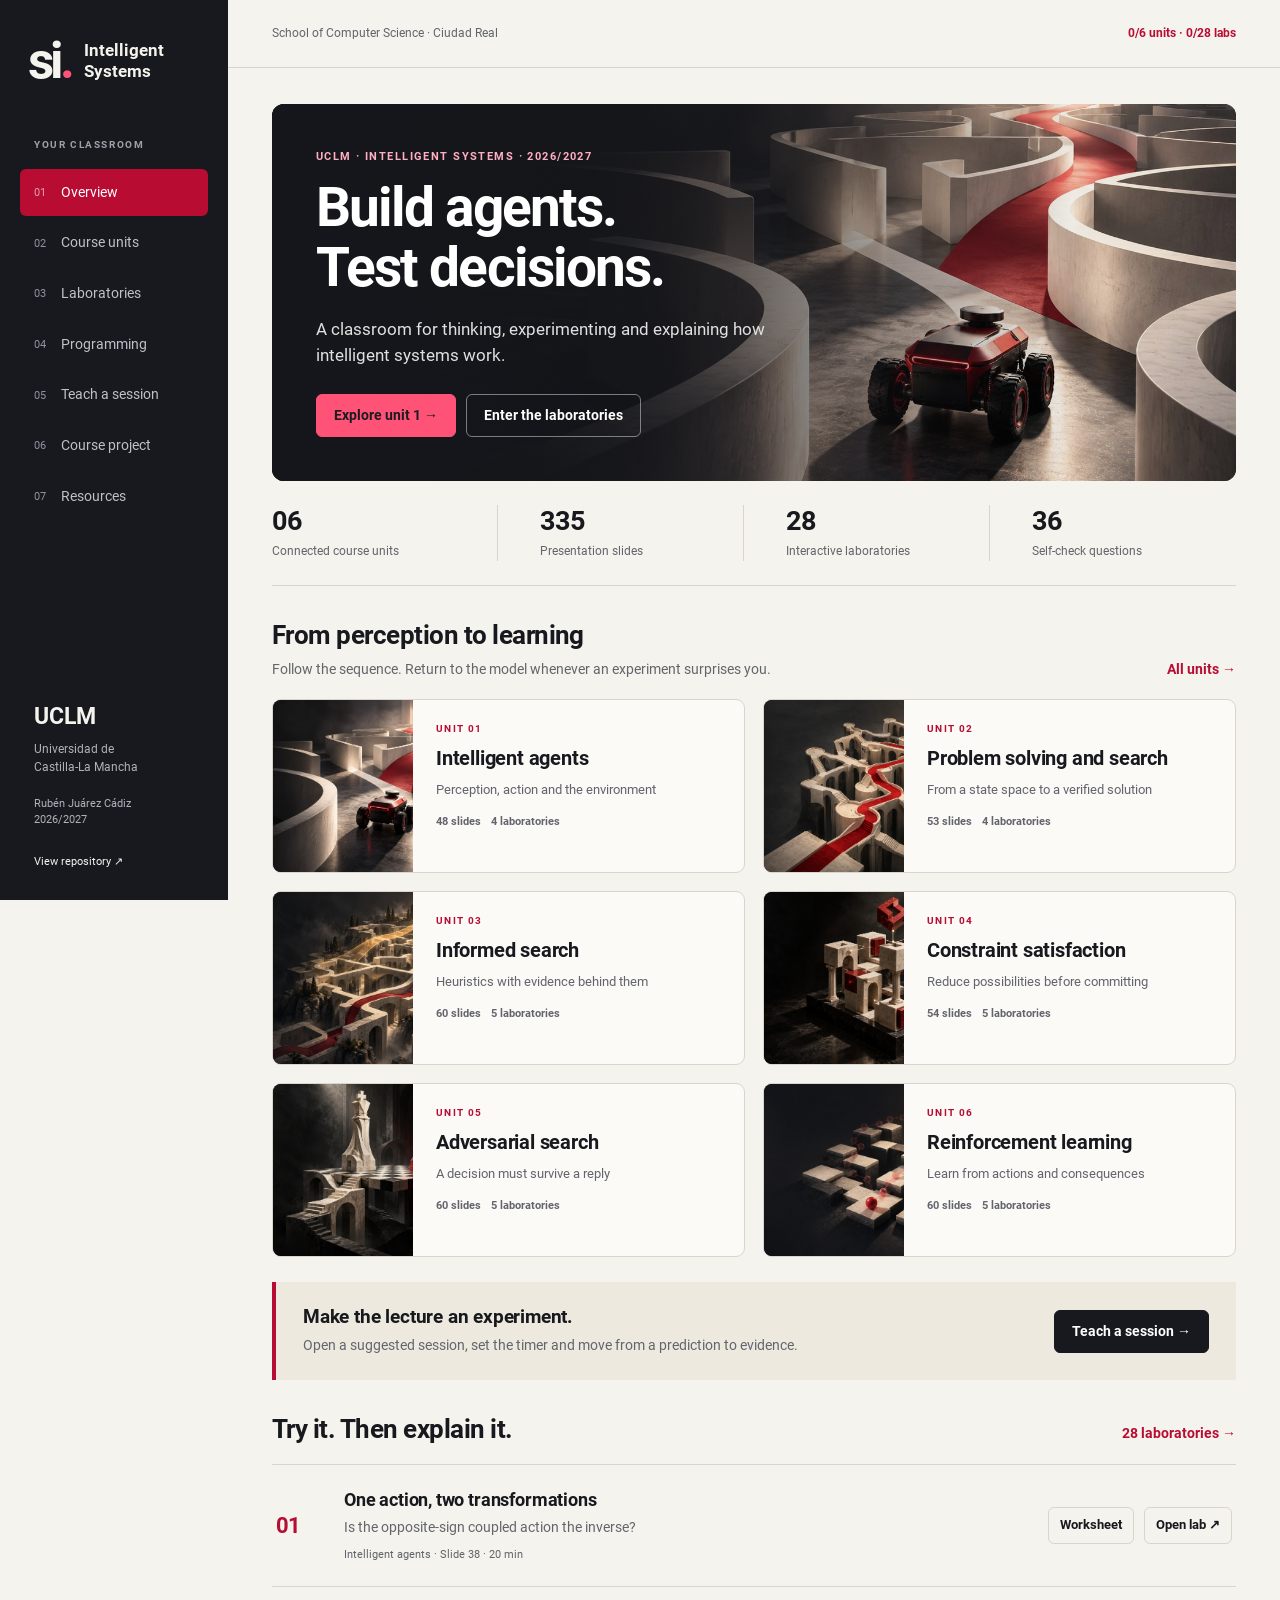
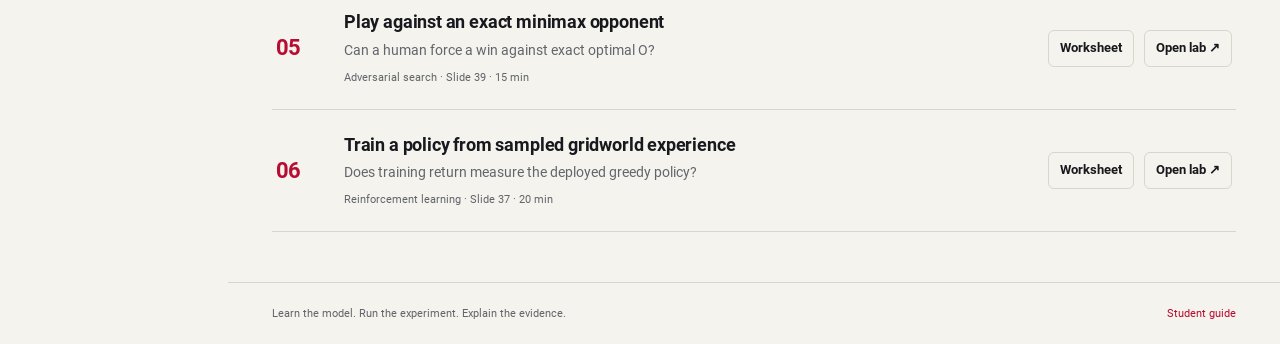
==== index.html @ 902626d9 "Build the UCLM Intelligent Systems teaching campus Integrate six English units, 335 slides, 28 inter" ====
<!doctype html>
<html lang="en">
<head>
 <meta charset="utf-8"><meta name="viewport" content="width=device-width, initial-scale=1">
 <meta name="theme-color" content="#18191e"><meta name="description" content="UCLM Intelligent Systems: six units, 28 interactive laboratories, programming exercises and classroom tools.">
 <title>Intelligent Systems · UCLM</title>
 <link rel="icon" href="assets/favicon.svg" type="image/svg+xml"><link rel="stylesheet" href="assets/campus.css">
 <script src="assets/course-data.js" defer></script><script src="assets/progress.js" defer></script><script src="assets/app.js" defer></script>
</head>
<body>
 <a class="skip-link" href="#main">Skip to content</a>
 <aside class="sidebar">
  <a class="brand" href="#home" aria-label="Intelligent Systems home"><span class="brand-mark">si<span>.</span></span><span>Intelligent<br>Systems</span></a>
  <button id="menu-toggle" class="menu-toggle" aria-expanded="false" aria-controls="primary-nav">Menu</button>
  <nav id="primary-nav" aria-label="Course navigation">
   <span class="nav-label">YOUR CLASSROOM</span>
   <a href="#home" data-nav="home"><span aria-hidden="true">01</span> Overview</a>
   <a href="#units" data-nav="units"><span aria-hidden="true">02</span> Course units</a>
   <a href="#labs" data-nav="labs"><span aria-hidden="true">03</span> Laboratories</a>
   <a href="#practice" data-nav="practice"><span aria-hidden="true">04</span> Programming</a>
   <a href="#classroom" data-nav="classroom"><span aria-hidden="true">05</span> Teach a session</a>
   <a href="#project" data-nav="project"><span aria-hidden="true">06</span> Course project</a>
   <a href="#resources" data-nav="resources"><span aria-hidden="true">07</span> Resources</a>
  </nav>
  <div class="sidebar-foot"><b>UCLM</b><span>Universidad de<br>Castilla-La Mancha</span><small>Rubén Juárez Cádiz<br>2026/2027</small><a href="https://github.com/rubences/Sistemas-Inteligentes" target="_blank" rel="noopener">View repository ↗</a></div>
 </aside>
 <div class="workspace">
  <header class="topbar"><span>School of Computer Science · Ciudad Real</span><a href="#resources" id="progress-summary">Your progress</a></header>
  <div id="storage-notice" class="notice" hidden></div>
  <main id="main" tabindex="-1"></main>
  <footer class="site-foot"><span>Learn the model. Run the experiment. Explain the evidence.</span><a href="docs/STUDENT_GUIDE.md">Student guide</a></footer>
 </div>
 <div id="toast" class="toast" role="status" aria-live="polite" hidden></div>
 <input id="import-file" type="file" accept="application/json,.json" hidden>
 <noscript><div class="noscript"><h1>Intelligent Systems</h1><p>Enable JavaScript to use the course campus. The PDFs and standalone presentations are also available in the <a href="materials/">materials folder</a>.</p></div></noscript>
</body>
</html>
---- assets/campus.css ----
@font-face{font-family:Campus;src:url('roboto-400.woff2') format('woff2');font-weight:400;font-display:swap}@font-face{font-family:Campus;src:url('roboto-700.woff2') format('woff2');font-weight:700;font-display:swap}
:root{--ink:#18191e;--paper:#f5f3ed;--muted:#62656c;--red:#b80c33;--pink:#ff5277;--line:#d8d5cd;--white:#fff;--sidebar:228px;color-scheme:light}*{box-sizing:border-box}html{scroll-behavior:smooth}body{margin:0;background:var(--paper);color:var(--ink);font:16px/1.55 Campus,Arial,sans-serif}a{color:inherit;text-decoration:none}button,input,select,textarea{font:inherit}button,.button{display:inline-flex;align-items:center;justify-content:center;gap:8px;min-height:43px;padding:10px 17px;border:1px solid var(--line);border-radius:6px;background:transparent;color:inherit;font-weight:700;font-size:14px;line-height:1.3;cursor:pointer;text-align:center}button:hover,.button:hover{border-color:var(--red);background:#b80c3308}button:disabled{opacity:.4;cursor:default}.button.primary,button.primary{background:var(--red);border-color:var(--red);color:white}.button.primary:hover,button.primary:hover{background:#930b2b}.button.dark{background:var(--ink);border-color:var(--ink);color:white}.button.small{padding:8px 11px;min-height:37px;font-size:13px}a:focus-visible,button:focus-visible,input:focus-visible,select:focus-visible,textarea:focus-visible,summary:focus-visible{outline:3px solid #009eae;outline-offset:4px}[hidden]{display:none!important}.skip-link{position:fixed;top:-80px;left:16px;z-index:100;background:white;padding:12px}.skip-link:focus{top:10px}.sidebar{position:fixed;inset:0 auto 0 0;width:var(--sidebar);background:var(--ink);color:var(--paper);padding:30px 20px;display:flex;flex-direction:column;z-index:30;overflow-y:auto}.brand{display:flex;align-items:center;gap:13px;font-size:17px;font-weight:700;line-height:1.2;padding:0 8px}.brand-mark{font-size:51px;letter-spacing:-4px}.brand-mark>span{color:var(--pink)}.nav-label{font-size:10px;font-weight:700;letter-spacing:.16em;color:#9da0ab;display:block;margin:46px 14px 16px}nav>a{display:flex;gap:15px;align-items:center;padding:13px 14px;margin:3px 0;font-size:14px;color:#bfc1ca;border-radius:6px}nav>a>span{font-size:11px;color:#8e919e;font-variant-numeric:tabular-nums}nav>a:hover{background:#ffffff0b;color:white}nav>a[aria-current=page]{background:#b80c33;color:white}nav>a[aria-current=page]>span{color:#fff9}.sidebar-foot{margin-top:auto;padding:34px 14px 0;display:flex;flex-direction:column;gap:8px;font-size:12px;line-height:1.45}.sidebar-foot>b{font-size:23px}.sidebar-foot>span,.sidebar-foot>small{color:#aeb0ba}.sidebar-foot>small{margin-top:12px;font-size:11px}.sidebar-foot>a{margin-top:18px;font-size:11px}.workspace{margin-left:var(--sidebar)}.topbar{min-height:68px;border-bottom:1px solid var(--line);display:flex;justify-content:space-between;align-items:center;gap:20px;padding:15px 44px;font-size:12px;color:var(--muted)}.topbar>a{font-weight:700;color:var(--red);white-space:nowrap}main{padding:36px 44px 50px;max-width:1530px;margin:auto;min-height:calc(100vh - 150px)}h1,h2,h3,p{margin:0}h1{font-size:46px;line-height:1.09;letter-spacing:-.035em;max-width:1050px}h2{font-size:26px;line-height:1.2;letter-spacing:-.02em}h3{font-size:19px;line-height:1.3;letter-spacing:-.01em}.eyebrow{font-size:11px;letter-spacing:.13em;font-weight:700;text-transform:uppercase;color:var(--red);margin-bottom:13px}.lead{font-size:18px;line-height:1.6;color:var(--muted);max-width:760px;margin-top:18px}.section-heading{display:flex;align-items:end;justify-content:space-between;gap:20px;margin:34px 0 19px}.section-heading p{color:var(--muted);font-size:14px;margin-top:8px}.text-link{color:var(--red);font-size:14px;font-weight:700;white-space:nowrap}.hero{min-height:368px;position:relative;background:#17181d;color:white;border-radius:12px;overflow:hidden;padding:44px;display:flex;flex-direction:column;justify-content:center}.hero:before{content:'';position:absolute;inset:0;background:linear-gradient(90deg,#16171cf2 5%,#16171ca6 48%,#16171c10 83%),url('unit-1.jpg') center/cover}.hero>*{position:relative}.hero h1{font-size:55px;max-width:650px}.hero .eyebrow{color:#ffafc1}.hero p{max-width:490px;color:#e1e0df;font-size:17px;margin-top:18px}.hero .actions{margin-top:25px}.hero .button{border-color:#ffffff70}.hero .button.primary{background:var(--pink);border-color:var(--pink);color:#1b1b20}.hero .button:hover{background:#ffffff22}.actions{display:flex;flex-wrap:wrap;gap:10px;margin-top:20px}.stats{display:grid;grid-template-columns:repeat(4,1fr);border-bottom:1px solid var(--line);padding:24px 0;gap:20px}.stats>div{border-right:1px solid var(--line);padding-left:22px}.stats>div:first-child{padding-left:0}.stats>div:last-child{border:0}.stats strong{font-size:27px;line-height:1.2;display:block}.stats span{display:block;color:var(--muted);font-size:12px;margin-top:5px}.course-grid{display:grid;grid-template-columns:1fr 1fr;gap:18px}.unit-card{border:1px solid var(--line);background:#fff9;border-radius:9px;overflow:hidden;display:grid;grid-template-columns:140px 1fr;min-height:174px;transition:border-color .15s,transform .15s}.unit-card:hover{border-color:#b80c3370;transform:translateY(-2px)}.unit-card>img{width:140px;height:100%;object-fit:cover;object-position:64% center;background:var(--ink)}.unit-card-content{padding:21px 23px}.unit-card .eyebrow{font-size:10px;margin-bottom:8px}.unit-card h3{font-size:20px}.unit-card p{font-size:13px;color:var(--muted);line-height:1.5;margin-top:9px}.unit-meta{display:flex;flex-wrap:wrap;gap:10px;font-size:11px;font-weight:700;color:var(--muted);margin-top:14px}.unit-meta .complete{color:#26624c}.callout{padding:23px 27px;border-left:4px solid var(--red);background:#ede9df;display:flex;justify-content:space-between;align-items:center;gap:24px;margin-top:25px}.callout p{color:var(--muted);font-size:14px;margin-top:5px}.callout .actions{margin-top:0;flex-shrink:0}.back{display:inline-block;color:var(--muted);font-size:13px;margin-bottom:24px}.unit-heading{display:grid;grid-template-columns:1fr 280px;gap:35px;align-items:center}.unit-heading>img{width:280px;height:188px;object-fit:cover;object-position:right;border-radius:9px}.pills{display:flex;gap:8px;flex-wrap:wrap;margin-top:22px}.pill{padding:5px 10px;border:1px solid var(--line);border-radius:4px;font-size:11px;color:var(--muted)}.two-col{display:grid;grid-template-columns:1.12fr 1fr;gap:35px;margin-top:32px}.panel{border:1px solid var(--line);padding:26px;border-radius:9px;background:#fff7}.panel h2{font-size:23px}.outcomes{padding:0;list-style:none;margin:20px 0 0}.outcomes li{border-top:1px solid var(--line);padding:14px 0 14px 27px;position:relative;font-size:15px}.outcomes li:before{content:'↗';position:absolute;left:0;color:var(--red);font-weight:700}.subtle{font-size:13px;color:var(--muted);line-height:1.55}.panel .subtle{margin-top:13px}.lab-list{border-top:1px solid var(--line)}.lab-row{display:grid;grid-template-columns:48px 1fr auto;gap:20px;align-items:center;padding:23px 4px;border-bottom:1px solid var(--line)}.lab-no{color:var(--red);font-size:22px;font-weight:700;letter-spacing:-.04em}.lab-row h3{font-size:18px}.lab-row p{color:var(--muted);font-size:14px;line-height:1.5;margin-top:6px}.lab-row small{display:block;color:var(--muted);font-size:11px;margin-top:8px}.lab-row .actions{margin:0;flex-wrap:nowrap}.badge{font-size:10px;border:1px solid #b80c3325;background:#b80c330a;color:var(--red);padding:3px 6px;margin-left:8px;vertical-align:middle;white-space:nowrap}.filters{display:flex;gap:15px;margin:29px 0 18px;align-items:end}.filters label{flex:1;font-size:12px;font-weight:700}.filters label:last-child{max-width:285px}input,select,textarea{border:1px solid #c8c6bf;border-radius:6px;background:white;color:var(--ink);padding:11px 13px;max-width:100%}label>input,label>select{display:block;width:100%;margin-top:7px}.result-count{font-size:12px;color:var(--muted);margin-bottom:15px}.empty{padding:55px 25px;text-align:center;border:1px dashed var(--line);border-radius:8px}.empty p{color:var(--muted);margin:10px 0}.steps{display:grid;grid-template-columns:repeat(3,1fr);gap:24px;margin:30px 0}.step{border-top:2px solid var(--red);padding-top:16px}.step>b{display:block;color:var(--red);font-size:12px;margin-bottom:9px}.step h3{font-size:20px}.step p{color:var(--muted);font-size:15px;margin-top:11px}.evidence-form{margin-top:28px}.evidence-form label{display:block;font-size:14px;font-weight:700;margin-bottom:10px}.evidence-form textarea{width:100%;min-height:180px;resize:vertical;line-height:1.6}.evidence-bottom{display:flex;justify-content:space-between;align-items:center;gap:20px;margin-top:10px}.evidence-bottom label{font-weight:400;margin:0;font-size:13px}.evidence-bottom input{display:inline-block;width:auto;margin:0 7px 0 0}.evidence-bottom .actions{margin:0}.quiz{margin-top:22px}.quiz-top{display:flex;justify-content:space-between;color:var(--muted);font-size:12px;margin-bottom:16px}.quiz h3{font-size:20px;line-height:1.5}.quiz-options{border:0;margin:18px 0;padding:0;display:grid;gap:10px}.quiz-options label{display:flex;align-items:start;gap:11px;padding:13px 15px;border:1px solid var(--line);border-radius:6px;cursor:pointer;font-size:15px}.quiz-options input{margin:5px 0 0;accent-color:var(--red)}.quiz-options label:has(input:checked){border-color:var(--red);background:#b80c3306}.feedback{border-left:3px solid #267452;background:#2674520a;padding:15px 17px;font-size:14px;margin:18px 0}.feedback.incorrect{border-color:#b80c33;background:#b80c3308}.feedback strong{display:block;margin-bottom:5px}.score{font-size:50px;line-height:1.1;font-weight:700;letter-spacing:-.04em;margin:20px 0 12px}.practice-grid{display:grid;grid-template-columns:1fr 1fr;gap:20px;margin-top:28px}.practice-card{border-top:2px solid var(--ink);padding:21px 0}.practice-card h3{margin:8px 0 11px;font-size:23px}.practice-card p{font-size:14px;color:var(--muted)}code,pre{font-family:Consolas,'Liberation Mono',monospace;font-size:13px}pre{background:#eae6dd;border-radius:6px;padding:19px 21px;overflow-x:auto;margin:18px 0;line-height:1.7}p code{background:#eae6dd;padding:3px 5px}.teacher-select{max-width:390px;margin-top:24px;display:block;font-size:13px;font-weight:700}.classroom-grid{display:grid;grid-template-columns:1fr 1.1fr;gap:30px;margin-top:26px}.timer-panel{background:var(--ink);color:white;border-radius:10px;padding:32px;position:sticky;top:25px;align-self:start}.timer-panel .eyebrow{color:#ff9db3}.timer-panel h2{font-size:29px}.clock{font-size:87px;line-height:1.1;letter-spacing:-.05em;font-variant-numeric:tabular-nums;margin:29px 0 15px}.timer-panel label{font-size:12px;color:#b8bac4}.timer-panel input{width:100px;background:#292b32;border-color:#6a6d77;color:white;font-size:14px}.timer-panel button,.timer-panel .button{border-color:#777b88;color:white}.timer-panel .primary{background:var(--pink);border-color:var(--pink);color:var(--ink)}.timer-panel .subtle{color:#b8bac4;margin-top:21px}.agenda{list-style:none;padding:0;margin:0}.agenda>li{border-bottom:1px solid var(--line)}.agenda button{display:block;width:100%;text-align:left;border:0;padding:19px 18px;border-left:3px solid transparent;border-radius:0;background:transparent;font-weight:400}.agenda button[aria-current=step]{border-left-color:var(--red);background:#eae6dd}.agenda b{display:flex;justify-content:space-between;font-size:16px}.agenda b span{color:var(--red);font-size:13px;white-space:nowrap;margin-left:14px}.agenda p{font-size:14px;color:var(--muted);margin-top:7px;line-height:1.55}.project-hero{border-bottom:1px solid var(--line);padding-bottom:28px}.project-stages{margin-top:28px;display:grid;grid-template-columns:1fr 1fr;gap:0 35px}.project-stages article{border-top:1px solid var(--line);padding:23px 0}.project-stages article>span{color:var(--red);font-size:12px;font-weight:700}.project-stages h3{margin:8px 0}.project-stages p{font-size:14px;color:var(--muted)}.table-wrap{overflow-x:auto}table{width:100%;border-collapse:collapse;font-size:14px;margin-top:19px}th{text-align:left;color:var(--muted);font-size:12px;font-weight:700;padding:12px;border-bottom:2px solid var(--ink)}td{padding:16px 12px;border-bottom:1px solid var(--line);vertical-align:top}th:first-child,td:first-child{padding-left:0}td a{color:var(--red);font-weight:700;display:inline-block;margin-right:14px}.resource-notes{display:grid;grid-template-columns:repeat(3,1fr);gap:22px;margin-top:28px}.resource-notes a{padding:22px;border-top:2px solid var(--red);background:#ebe7dd}.resource-notes h3{font-size:18px}.resource-notes p{font-size:13px;margin-top:8px;color:var(--muted)}.notice{margin:20px 44px 0;padding:14px 20px;background:#fff1cb;color:#684f08;border:1px solid #dfc981;font-size:14px;border-radius:6px}.toast{position:fixed;bottom:25px;right:25px;max-width:460px;z-index:80;background:var(--ink);color:white;padding:16px 22px;border:1px solid #5c6069;border-radius:8px;box-shadow:0 5px 20px #0002;font-size:14px}.site-foot{max-width:1530px;margin:auto;padding:22px 44px;border-top:1px solid var(--line);display:flex;justify-content:space-between;gap:20px;color:var(--muted);font-size:11px}.site-foot a{color:var(--red)}.menu-toggle{display:none}.noscript{margin-left:var(--sidebar);padding:40px}.noscript a{text-decoration:underline}.muted{color:var(--muted)}.check-note{margin-top:18px}.check-note input{margin-right:7px;accent-color:var(--red)}
@media(min-width:1600px){.hero{min-height:400px}.hero h1{font-size:65px}.unit-card{grid-template-columns:175px 1fr}.unit-card>img{width:175px}.unit-card-content{padding:27px}}
@media(max-width:1180px){:root{--sidebar:202px}main{padding:28px}.topbar,.site-foot{padding-left:28px;padding-right:28px}.hero{padding:34px}.hero h1{font-size:48px}.unit-card{grid-template-columns:110px 1fr}.unit-card>img{width:110px}.unit-card-content{padding:18px}.unit-card h3{font-size:18px}.unit-heading{grid-template-columns:1fr 230px}.unit-heading>img{width:230px;height:180px}.lab-row .actions{flex-direction:column;align-items:stretch}.clock{font-size:70px}.two-col{gap:24px}.sidebar{padding-left:13px;padding-right:13px}.resource-notes{gap:15px}}
@media(max-width:900px){.course-grid,.two-col{grid-template-columns:1fr}.unit-card{grid-template-columns:160px 1fr}.unit-card>img{width:160px}.unit-heading{grid-template-columns:1fr}.unit-heading>img{display:none}.classroom-grid{grid-template-columns:1fr}.timer-panel{position:static}.hero h1{font-size:44px}.hero:before{background:linear-gradient(90deg,#16171ce8,#16171c77),url('unit-1.jpg') center/cover}.hero p{max-width:400px}.steps{grid-template-columns:1fr}.stats strong{font-size:23px}.resource-notes{grid-template-columns:1fr}.callout{align-items:start;flex-direction:column}.project-stages{grid-template-columns:1fr}.practice-grid{grid-template-columns:1fr}}
@media(max-width:650px){:root{--sidebar:0px}.sidebar{position:sticky;inset:auto;top:0;width:100%;padding:11px 18px;overflow:visible;display:grid;grid-template-columns:1fr auto;z-index:30}.brand{padding:0;gap:12px;font-size:13px}.brand-mark{font-size:35px;letter-spacing:-3px}.menu-toggle{display:inline-flex;font-size:12px;min-height:34px;padding:8px 12px;align-self:center;border-color:#646873}.sidebar nav{display:none;grid-column:1/-1;padding:8px 0 5px}.sidebar.open nav{display:grid;grid-template-columns:1fr 1fr;gap:2px}.nav-label{grid-column:1/-1;margin:12px 11px 8px}.sidebar nav>a{padding:10px 11px;font-size:12px;gap:8px}.sidebar-foot{display:none}.topbar{min-height:47px;padding:10px 20px;gap:10px;font-size:10px}.topbar>span{max-width:195px}.workspace{margin:0}main{padding:24px 19px 35px}h1{font-size:35px}.lead{font-size:16px;margin-top:15px}.hero{min-height:345px;padding:27px 23px;border-radius:8px}.hero h1{font-size:41px}.hero p{font-size:15px}.hero .eyebrow{font-size:10px}.hero .actions{gap:9px}.hero .button{font-size:12px;padding:11px 13px}.stats{gap:11px;padding:21px 0;grid-template-columns:1fr 1fr}.stats>div{padding:5px 0;border:0}.stats strong{font-size:24px}.stats span{font-size:11px}.section-heading{align-items:start;gap:12px;margin-top:28px}.section-heading h2{font-size:23px}.section-heading .text-link{font-size:12px}.unit-card{grid-template-columns:100px 1fr;min-height:160px}.unit-card>img{width:100px}.unit-card-content{padding:17px}.unit-card h3{font-size:18px}.unit-card p{font-size:12px}.unit-meta{gap:8px;font-size:10px}.unit-heading h1{font-size:36px}.unit-heading .actions .button{font-size:12px;padding:10px 11px}.panel{padding:21px}.two-col{margin-top:24px;gap:18px}.lab-row{grid-template-columns:30px 1fr;gap:13px;padding:22px 0}.lab-row .actions{grid-column:2;flex-direction:row;flex-wrap:wrap;margin-top:1px}.lab-row h3{font-size:17px}.lab-row p{font-size:13px}.lab-no{font-size:19px}.lab-row small{font-size:10px}.filters{flex-direction:column;align-items:stretch;gap:13px}.filters label:last-child{max-width:none}.evidence-bottom{flex-direction:column;align-items:start}.steps{gap:22px}.score{font-size:44px}.timer-panel{padding:26px 23px}.clock{font-size:76px}.teacher-select{max-width:none}.agenda button{padding:17px 10px}.agenda b{font-size:15px}.agenda b span{font-size:12px}.resource-notes{gap:15px}.table-wrap table{min-width:590px}.callout{padding:21px}.site-foot{padding:20px;display:block;font-size:10px}.site-foot>a{display:inline-block;margin-top:9px}.notice{margin:18px 19px 0;font-size:13px}.toast{bottom:15px;left:15px;right:15px;max-width:none;padding:15px 18px}.quiz-options label{padding:12px;font-size:14px}.quiz h3{font-size:18px}pre{font-size:12px;padding:16px}.back{margin-bottom:19px}}
@media(prefers-reduced-motion:reduce){html{scroll-behavior:auto}*{transition:none!important}}
@media print{.sidebar,.topbar,.site-foot,.toast,.actions,.filters,.evidence-bottom,.menu-toggle,.timer-panel button,.timer-panel input,.quiz-options input{display:none!important}.workspace{margin:0}main{max-width:none;padding:0}.hero{background:#18191e!important;print-color-adjust:exact}.panel,.unit-card,.lab-row,.step{break-inside:avoid}body{font-size:12px}.hero h1{font-size:35px}.table-wrap{overflow:visible}.timer-panel{position:static}.evidence-form textarea{min-height:220px}.quiz-options label{padding:7px}}
/* Let code blocks scroll inside grid panels without widening the mobile page. */
.two-col>*,.classroom-grid>*{min-width:0}
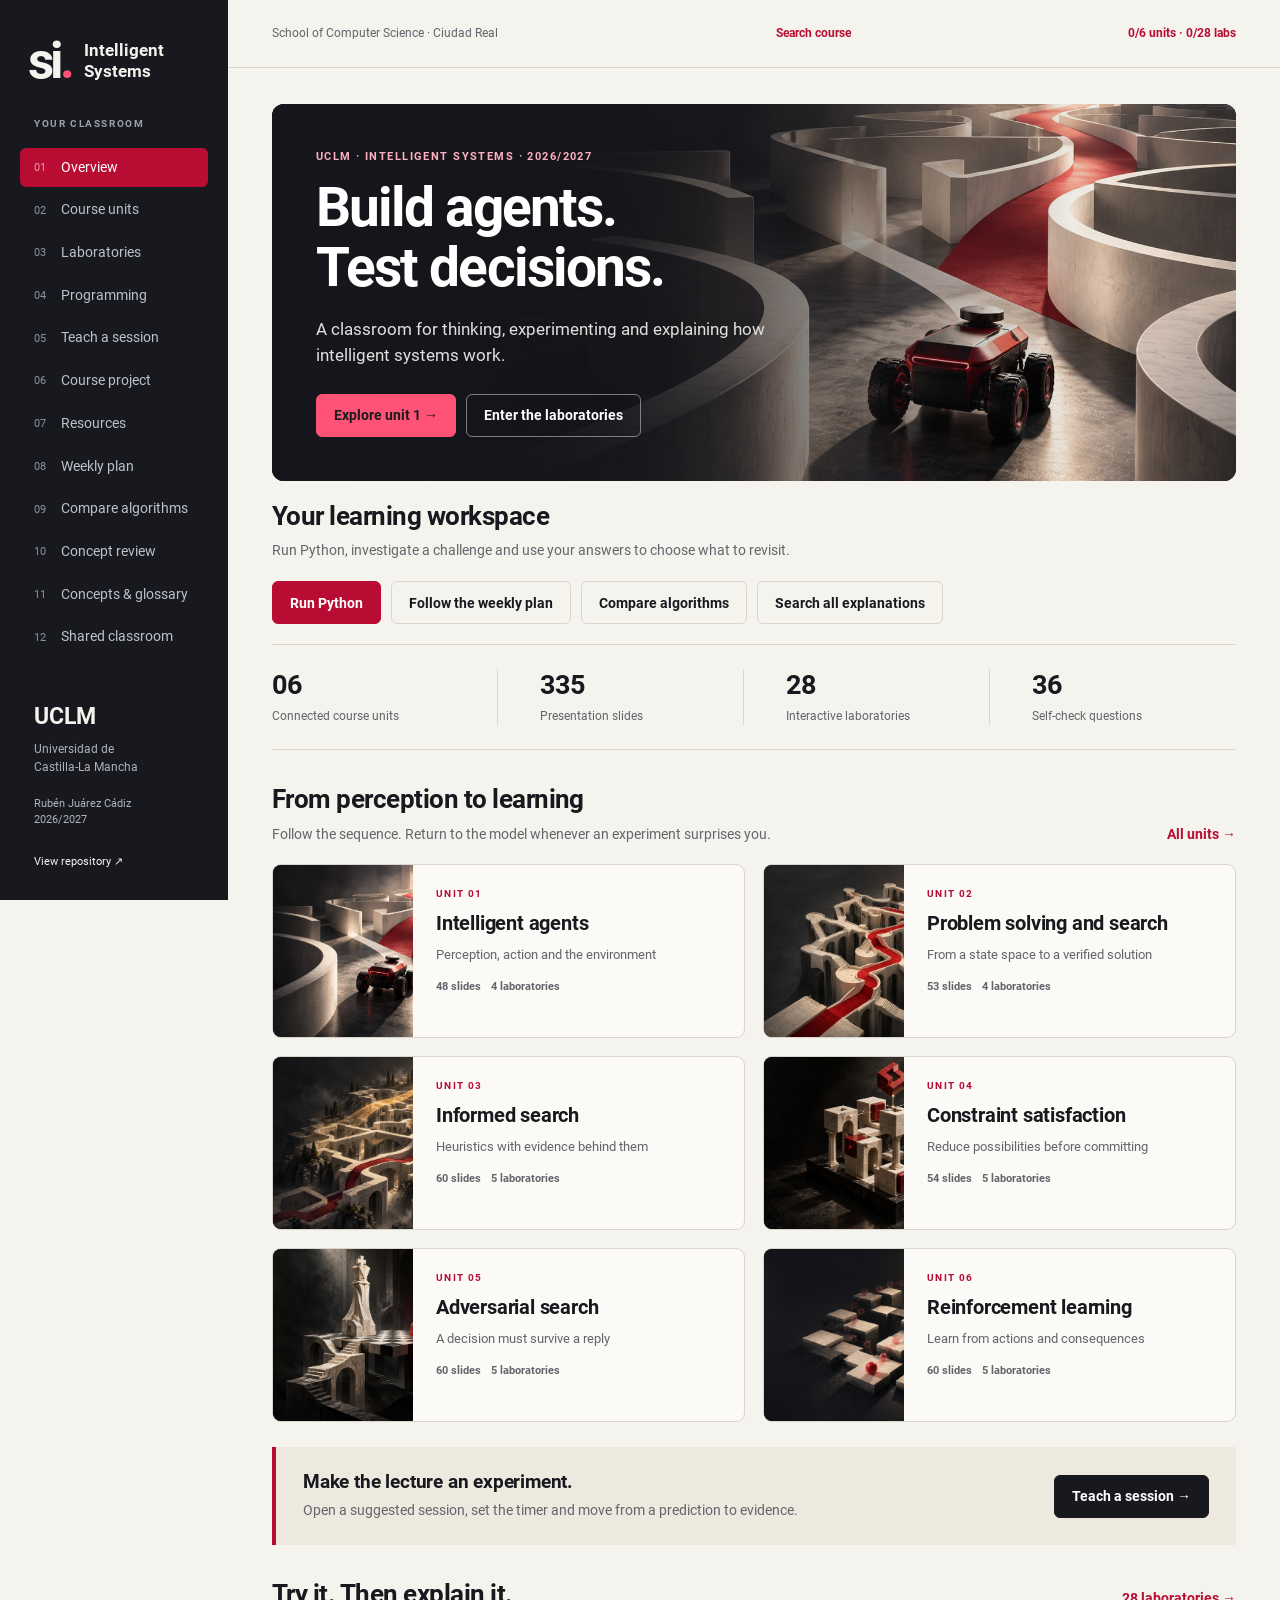
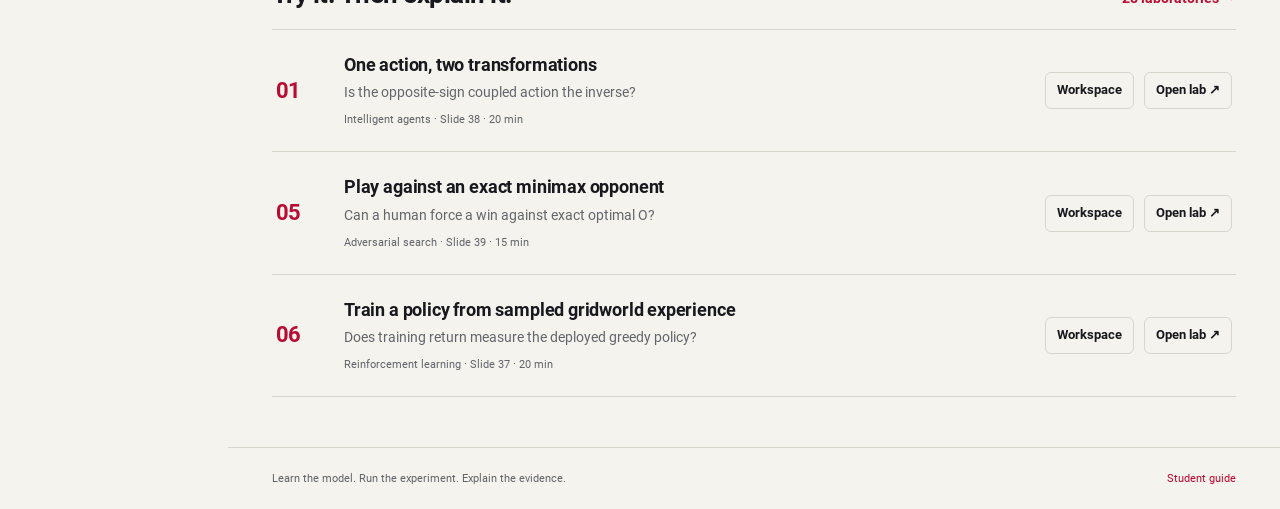
==== commit c519de2a: "Turn the teaching campus into an integrated learning workspace Add 28 integrated laboratories with a" ====
--- a/index.html
+++ b/index.html
@@ -4,8 +4,8 @@
  <meta charset="utf-8"><meta name="viewport" content="width=device-width, initial-scale=1">
  <meta name="theme-color" content="#18191e"><meta name="description" content="UCLM Intelligent Systems: six units, 28 interactive laboratories, programming exercises and classroom tools.">
  <title>Intelligent Systems · UCLM</title>
- <link rel="icon" href="assets/favicon.svg" type="image/svg+xml"><link rel="stylesheet" href="assets/campus.css">
- <script src="assets/course-data.js" defer></script><script src="assets/progress.js" defer></script><script src="assets/app.js" defer></script>
+ <link rel="icon" href="assets/favicon.svg" type="image/svg+xml"><link rel="stylesheet" href="assets/campus.css"><link rel="stylesheet" href="assets/learning.css">
+ <script src="assets/course-data.js" defer></script><script src="assets/learning-core.js" defer></script><script src="assets/progress.js" defer></script><script src="assets/learning-data.js" defer></script><script src="assets/search-data.js" defer></script><script src="assets/comparisons.js" defer></script><script src="assets/runner.js" defer></script><script src="assets/live-client.js" defer></script><script src="assets/learning-ui.js" defer></script><script src="assets/app.js" defer></script>
 </head>
 <body>
  <a class="skip-link" href="#main">Skip to content</a>
@@ -21,11 +21,16 @@
    <a href="#classroom" data-nav="classroom"><span aria-hidden="true">05</span> Teach a session</a>
    <a href="#project" data-nav="project"><span aria-hidden="true">06</span> Course project</a>
    <a href="#resources" data-nav="resources"><span aria-hidden="true">07</span> Resources</a>
+   <a href="#schedule" data-nav="schedule"><span aria-hidden="true">08</span> Weekly plan</a>
+   <a href="#compare" data-nav="compare"><span aria-hidden="true">09</span> Compare algorithms</a>
+   <a href="#review" data-nav="review"><span aria-hidden="true">10</span> Concept review</a>
+   <a href="#glossary" data-nav="glossary"><span aria-hidden="true">11</span> Concepts & glossary</a>
+   <a href="#live" data-nav="live"><span aria-hidden="true">12</span> Shared classroom</a>
   </nav>
   <div class="sidebar-foot"><b>UCLM</b><span>Universidad de<br>Castilla-La Mancha</span><small>Rubén Juárez Cádiz<br>2026/2027</small><a href="https://github.com/rubences/Sistemas-Inteligentes" target="_blank" rel="noopener">View repository ↗</a></div>
  </aside>
  <div class="workspace">
-  <header class="topbar"><span>School of Computer Science · Ciudad Real</span><a href="#resources" id="progress-summary">Your progress</a></header>
+  <header class="topbar"><span>School of Computer Science · Ciudad Real</span><a class="site-search" href="#search">Search course</a><a href="#resources" id="progress-summary">Your progress</a></header>
   <div id="storage-notice" class="notice" hidden></div>
   <main id="main" tabindex="-1"></main>
   <footer class="site-foot"><span>Learn the model. Run the experiment. Explain the evidence.</span><a href="docs/STUDENT_GUIDE.md">Student guide</a></footer>
--- a/assets/learning.css
+++ b/assets/learning.css
@@ -0,0 +1,6 @@
+.learning-links,.compare-tabs{display:flex;flex-wrap:wrap;gap:9px;margin:24px 0}.learning-links .button{font-size:12px}.lab-workspace,.study-workspace,.code-workspace{display:grid;grid-template-columns:minmax(0,1.55fr) minmax(280px,1fr);gap:24px;margin-top:28px;align-items:start}.lab-workspace>*,.study-workspace>*,.code-workspace>*{min-width:0}.lecture-frame{width:100%;height:800px;max-height:1100px;border:1px solid var(--line);border-radius:9px;background:white}.evidence-panel{background:#fff9;border:1px solid var(--line);border-radius:9px;padding:24px}.evidence-panel .step{margin:0 0 20px;padding-top:12px}.evidence-panel .step p{font-size:14px}.evidence-panel textarea{min-height:250px}.evidence-panel .evidence-bottom{display:block}.evidence-panel button{margin-top:12px}.field{display:block;font-size:13px;font-weight:700;margin:23px 0 15px}.field>textarea,.field>input,.field>select{display:block;width:100%;margin-top:8px}.field textarea{min-height:140px;resize:vertical}.worked{margin-top:28px}.worked p,.study-workspace p,.challenge-grid p{margin-top:15px}.worked li,.challenge-grid li{margin:10px 0}.challenge-grid{display:grid;grid-template-columns:repeat(3,minmax(0,1fr));gap:20px;margin-top:24px}.challenge-grid h2{font-size:22px}.challenge-grid details{margin-top:18px}.challenge-grid textarea{font-weight:400;font-size:14px;line-height:1.6}.editor-bar{display:flex;justify-content:space-between;gap:15px;margin-bottom:12px;font-weight:700}.code-editor{width:100%;min-height:510px;background:#17191f;color:#e9edf7;resize:vertical;font:14px/1.65 Consolas,monospace;tab-size:4;white-space:pre;overflow:auto}.code-editor.compact{min-height:210px;max-height:350px}.console-output{min-height:230px;max-height:500px;background:#18191e;color:#e8e7e2;white-space:pre-wrap;overflow-wrap:anywhere}.code-workspace details{margin-top:20px}.code-workspace pre{white-space:pre-wrap;overflow-wrap:anywhere}.search-result{border-bottom:1px solid var(--line);padding:22px 0}.search-result p{color:var(--muted);margin-top:10px;font-size:14px}.search-result h3{color:var(--red)}.concept-path{display:grid;grid-template-columns:repeat(3,minmax(0,1fr));gap:15px;margin-top:25px}.concept-path .panel{padding:20px}.glossary-grid{display:grid;grid-template-columns:repeat(2,minmax(0,1fr));gap:18px;margin-top:30px}.glossary-grid p{margin:12px 0}.translation{color:var(--red);font-weight:700;font-size:14px}.week-list{display:grid;grid-template-columns:repeat(2,minmax(0,1fr));gap:22px;margin-top:30px}.week-list dt{font-size:12px;font-weight:700;color:var(--red);margin-top:15px}.week-list dd{font-size:14px;margin:5px 0}.review-list{display:grid;grid-template-columns:repeat(2,minmax(0,1fr));gap:18px;margin-top:28px}.review-list h3{margin:12px 0}.review-list p{font-size:14px;margin-top:9px}.review-status{font-size:11px;color:var(--muted);font-weight:700}.review-status.retry{color:#a10a2c}.review-status.due{color:#805e00}.review-status.recent{color:#196443}.compare-tabs [aria-pressed=true]{background:var(--ink);color:white}.study-workspace .panel{position:sticky;top:20px}.study-workspace ol{padding-left:20px}.study-workspace li{margin-top:12px}.live-grid{display:grid;grid-template-columns:1fr 1fr;gap:22px;margin-top:28px}.live-grid>*{min-width:0}.live-grid label{display:block;margin-top:18px}.live-grid input,.live-grid textarea,.live-grid select{display:block;width:100%;margin-top:7px}.live-record{border-top:1px solid var(--line);padding:18px 0}.live-record pre{max-height:280px;white-space:pre-wrap;overflow-wrap:anywhere}.site-search{font-size:12px;font-weight:700;color:var(--red)}.topbar{flex-wrap:wrap}.sidebar nav>a{padding-top:9px;padding-bottom:9px}.sidebar .nav-label{margin-top:25px}.sidebar-foot{padding-top:20px}summary{cursor:pointer;font-weight:700;font-size:14px;padding:7px 0}.panel hr{border:0;border-top:1px solid var(--line);margin:25px 0}.learning-banner{padding:20px 0;border-bottom:1px solid var(--line)}.learning-banner p{font-size:14px;color:var(--muted);margin:8px 0}
+@media(max-width:1250px){.lab-workspace,.study-workspace,.code-workspace{grid-template-columns:1fr}.study-workspace .panel{position:static}.challenge-grid{grid-template-columns:1fr}.lecture-frame{height:740px}.evidence-panel textarea{min-height:190px}.concept-path{grid-template-columns:repeat(2,minmax(0,1fr))}}
+@media(max-width:700px){.glossary-grid,.week-list,.review-list,.live-grid{grid-template-columns:1fr}.concept-path{grid-template-columns:1fr}.code-editor{font-size:12px;min-height:390px}.code-workspace .panel{padding:17px}.editor-bar{display:block}.editor-bar span{display:block;margin-top:6px}.lecture-frame{height:730px}.learning-links .button{flex:1;min-width:125px}.evidence-panel{padding:19px}.live-grid .panel{padding:19px}}
+@media print{.lecture-frame,.code-editor,#python-sandbox,.live-grid input,.learning-links,.compare-tabs{display:none!important}.lab-workspace,.study-workspace,.week-list,.challenge-grid,.review-list{display:block}.panel{margin:15px 0}.evidence-panel textarea{height:450px}.code-workspace{display:block}}
+
+.submission-card{border-top:1px solid var(--line);padding:22px 0}.submitted-text{white-space:pre-wrap;overflow-wrap:anywhere;max-height:400px;overflow:auto}.live-grid input[type=radio]{display:inline-block;width:auto;margin-right:10px}.live-grid .choice{font-weight:400}#live-body>.panel,#room-workspace>.panel{margin-top:24px}#live-status{margin-top:20px;overflow-wrap:anywhere}#invite-code{overflow-wrap:anywhere}#live-body pre{overflow-wrap:anywhere}#create-room input{display:block;width:100%;margin-top:8px}
